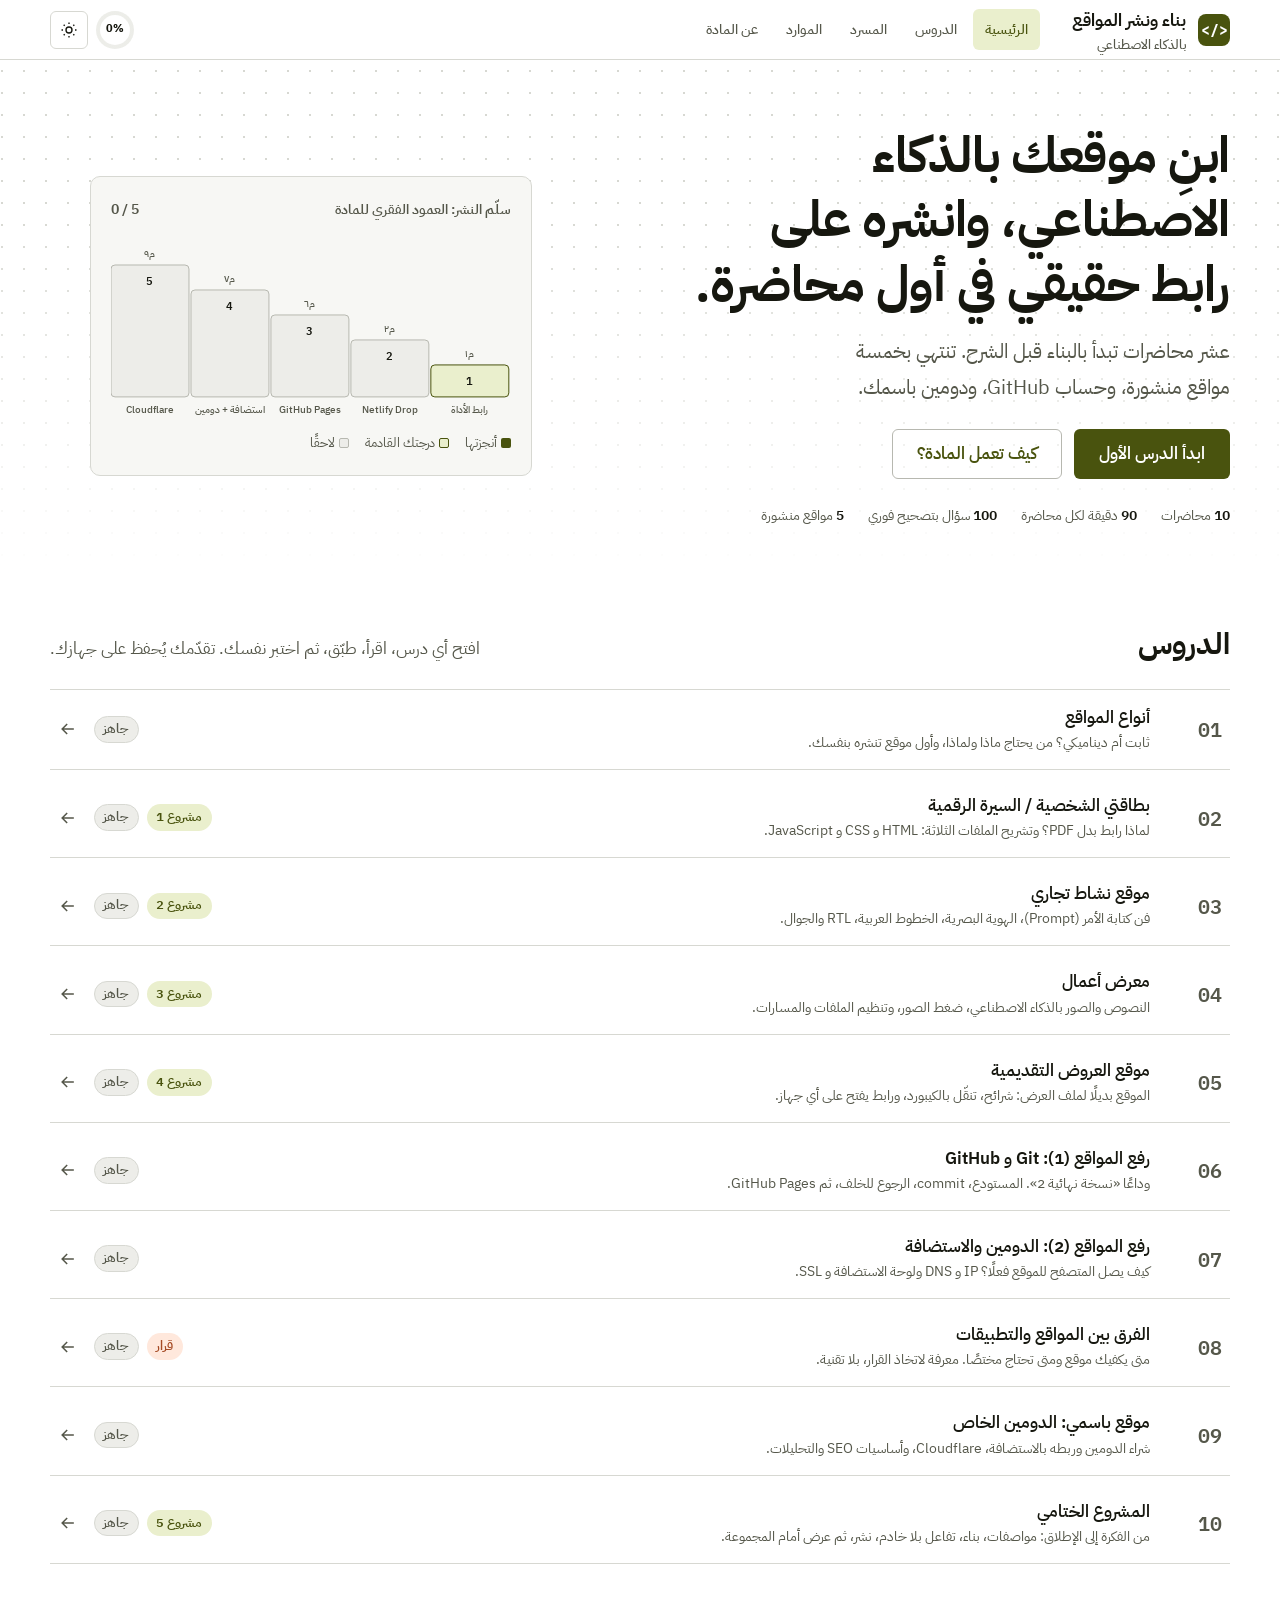
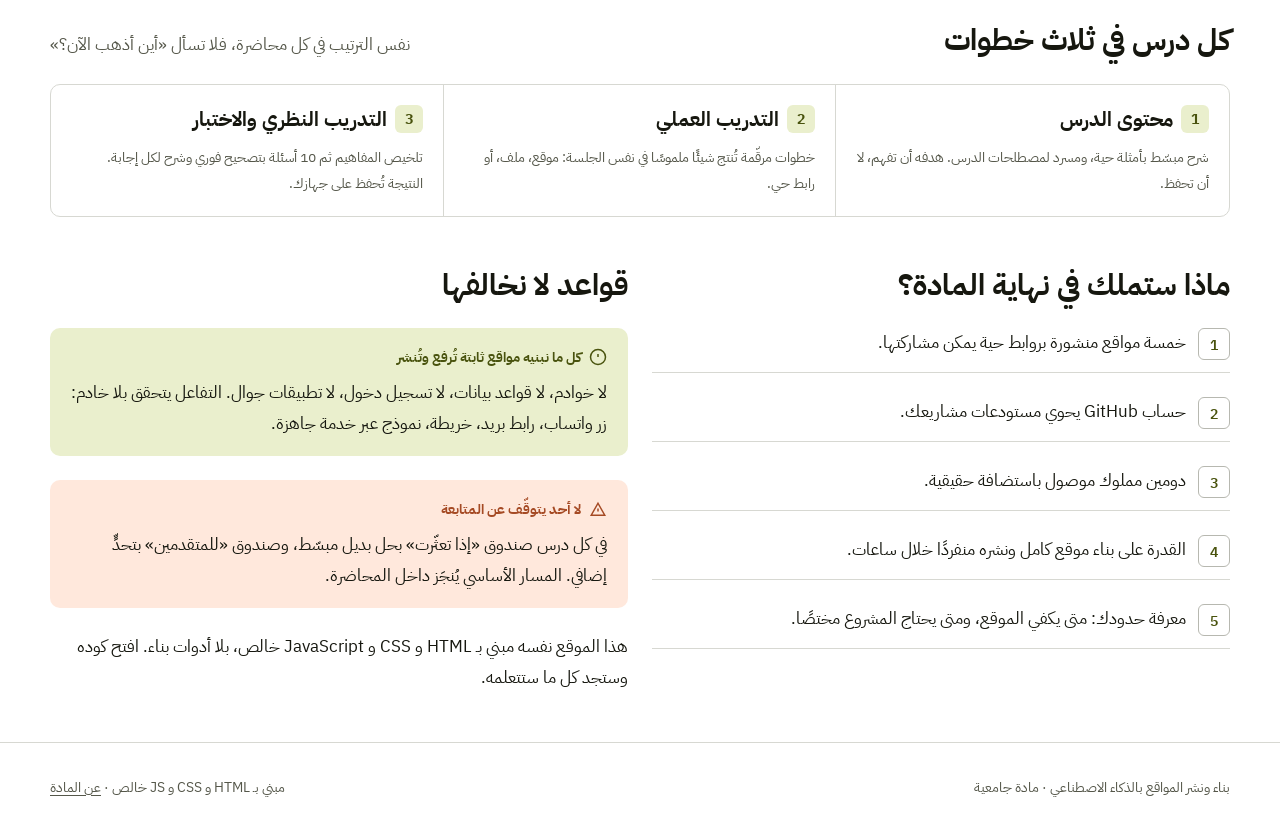
==== index.html @ 80406e8b "الموقع التفاعلي لمادة بناء ونشر المواقع بالذكاء الاصطناعي عشرة دروس كاملة بثلاثة تبويبات لكل درس، مح" ====
<!DOCTYPE html>
<html lang="ar" dir="rtl" data-root="./">
<head>
  <meta charset="UTF-8">
  <meta name="viewport" content="width=device-width, initial-scale=1">
  <title>بناء ونشر المواقع بالذكاء الاصطناعي</title>
  <meta name="description" content="مادة جامعية من 10 محاضرات: تبني موقعك بالذكاء الاصطناعي وتنشره على رابط حي، ثم على GitHub ودومين باسمك.">
  <script>(function(){try{var t=localStorage.getItem('bnm-theme');if(!t)t=matchMedia('(prefers-color-scheme: dark)').matches?'dark':'light';document.documentElement.setAttribute('data-theme',t)}catch(e){}})();</script>
  <link rel="preconnect" href="https://fonts.googleapis.com">
  <link rel="preconnect" href="https://fonts.gstatic.com" crossorigin>
  <link href="https://fonts.googleapis.com/css2?family=IBM+Plex+Sans+Arabic:wght@400;500;600;700&family=IBM+Plex+Mono:wght@400;600&display=swap" rel="stylesheet">
  <link rel="stylesheet" href="assets/css/style.css">
  <link rel="icon" href="data:image/svg+xml,%3Csvg xmlns='http://www.w3.org/2000/svg' viewBox='0 0 32 32'%3E%3Crect width='32' height='32' rx='7' fill='%234a5a1e'/%3E%3Ctext x='16' y='21' text-anchor='middle' font-family='monospace' font-size='14' font-weight='700' fill='white'%3E%3C/%3E%3C/text%3E%3C/svg%3E">
</head>
<body>
  <a class="skip-link" href="#main">تخطّ إلى المحتوى</a>

  <header class="topbar">
    <div class="container">
      <a class="brand" href="index.html">
        <span class="brand-mark" aria-hidden="true">&lt;/&gt;</span>
        <span>بناء ونشر المواقع<span class="brand-sub">بالذكاء الاصطناعي</span></span>
      </a>
      <nav class="nav" id="nav" aria-label="الأقسام">
        <a href="index.html" aria-current="page">الرئيسية</a>
        <a href="#lessons">الدروس</a>
        <a href="pages/glossary.html">المسرد</a>
        <a href="pages/resources.html">الموارد</a>
        <a href="pages/about.html">عن المادة</a>
      </nav>
      <div class="topbar-tools">
        <div class="ring" role="img" aria-label="نسبة الإنجاز"><span>0%</span></div>
        <button class="icon-btn" type="button" data-theme-toggle aria-label="التبديل إلى الوضع الليلي">
          <svg class="icon-moon" viewBox="0 0 24 24" fill="none" stroke="currentColor" stroke-width="1.8" aria-hidden="true"><path d="M21 12.8A9 9 0 1 1 11.2 3a7 7 0 0 0 9.8 9.8z"/></svg>
          <svg class="icon-sun" viewBox="0 0 24 24" fill="none" stroke="currentColor" stroke-width="1.8" aria-hidden="true"><circle cx="12" cy="12" r="4"/><path d="M12 2v2M12 20v2M4.9 4.9l1.4 1.4M17.7 17.7l1.4 1.4M2 12h2M20 12h2M4.9 19.1l1.4-1.4M17.7 6.3l1.4-1.4"/></svg>
        </button>
        <button class="icon-btn nav-toggle" type="button" aria-expanded="false" aria-controls="nav" aria-label="القائمة">
          <svg viewBox="0 0 24 24" fill="none" stroke="currentColor" stroke-width="1.8" aria-hidden="true"><path d="M4 7h16M4 12h16M4 17h16"/></svg>
        </button>
      </div>
    </div>
  </header>

  <main id="main">
    <section class="hero">
      <div class="container">
        <div>
          <h1>ابنِ موقعك بالذكاء الاصطناعي، وانشره على رابط حقيقي في أول محاضرة.</h1>
          <p class="lede">عشر محاضرات تبدأ بالبناء قبل الشرح. تنتهي بخمسة مواقع منشورة، وحساب GitHub، ودومين باسمك.</p>
          <div class="hero-actions">
            <a class="btn btn-lg" href="lessons/lesson-01.html">ابدأ الدرس الأول</a>
            <a class="btn btn-ghost btn-lg" href="pages/about.html">كيف تعمل المادة؟</a>
          </div>
          <div class="hero-meta">
            <span><strong>10</strong> محاضرات</span>
            <span><strong>90</strong> دقيقة لكل محاضرة</span>
            <span><strong>100</strong> سؤال بتصحيح فوري</span>
            <span><strong>5</strong> مواقع منشورة</span>
          </div>
        </div>

        <figure class="ladder" aria-labelledby="ladder-title">
          <figcaption class="ladder-title" id="ladder-title"><span>سلّم النشر: العمود الفقري للمادة</span><span data-ladder-count>0 / 5</span></figcaption>
          <svg viewBox="0 0 400 185" role="img" aria-label="خمس درجات للنشر تتصاعد من رابط الأداة إلى Cloudflare">
            <rect class="step" data-lesson="1" x="320" y="130" width="78" height="32" rx="4"/><text x="359" y="150" text-anchor="middle">1</text>
            <rect class="step" data-lesson="2" x="240" y="105" width="78" height="57" rx="4"/><text x="279" y="125" text-anchor="middle">2</text>
            <rect class="step" data-lesson="6" x="160" y="80"  width="78" height="82" rx="4"/><text x="199" y="100" text-anchor="middle">3</text>
            <rect class="step" data-lesson="7" x="80"  y="55"  width="78" height="107" rx="4"/><text x="119" y="75" text-anchor="middle">4</text>
            <rect class="step" data-lesson="9" x="0"   y="30"  width="78" height="132" rx="4"/><text x="39" y="50" text-anchor="middle">5</text>
            <text class="step-label" x="359" y="178" text-anchor="middle">رابط الأداة</text>
            <text class="step-label" x="279" y="178" text-anchor="middle">Netlify Drop</text>
            <text class="step-label" x="199" y="178" text-anchor="middle">GitHub Pages</text>
            <text class="step-label" x="119" y="178" text-anchor="middle">استضافة + دومين</text>
            <text class="step-label" x="39"  y="178" text-anchor="middle">Cloudflare</text>
            <text class="step-label" x="359" y="122" text-anchor="middle">م١</text>
            <text class="step-label" x="279" y="97"  text-anchor="middle">م٢</text>
            <text class="step-label" x="199" y="72"  text-anchor="middle">م٦</text>
            <text class="step-label" x="119" y="47"  text-anchor="middle">م٧</text>
            <text class="step-label" x="39"  y="22"  text-anchor="middle">م٩</text>
          </svg>
          <div class="ladder-legend" aria-hidden="true">
            <span><i style="background:var(--primary)"></i>أنجزتها</span>
            <span><i style="background:var(--primary-soft);border:1px solid var(--primary)"></i>درجتك القادمة</span>
            <span><i style="background:var(--surface-2);border:1px solid var(--border-strong)"></i>لاحقًا</span>
          </div>
        </figure>
      </div>
    </section>

    <section class="section" id="lessons">
      <div class="container">
        <div class="section-head">
          <h2>الدروس</h2>
          <p>افتح أي درس، اقرأ، طبّق، ثم اختبر نفسك. تقدّمك يُحفظ على جهازك.</p>
        </div>
        <ol class="lesson-list">
          <li><a class="lesson-row" href="lessons/lesson-01.html" data-lesson-row="1">
            <span class="num">01</span>
            <span><p class="title">أنواع المواقع</p><p class="desc">ثابت أم ديناميكي؟ من يحتاج ماذا ولماذا، وأول موقع تنشره بنفسك.</p></span>
            <span class="tags"><span class="badge" data-status>جاهز</span></span>
            <svg class="arrow" viewBox="0 0 24 24" fill="none" stroke="currentColor" stroke-width="1.8" aria-hidden="true"><path d="M19 12H5M11 6l-6 6 6 6"/></svg>
          </a></li>
          <li><a class="lesson-row" href="lessons/lesson-02.html" data-lesson-row="2">
            <span class="num">02</span>
            <span><p class="title">بطاقتي الشخصية / السيرة الرقمية</p><p class="desc">لماذا رابط بدل PDF؟ وتشريح الملفات الثلاثة: HTML و CSS و JavaScript.</p></span>
            <span class="tags"><span class="badge badge-project">مشروع 1</span><span class="badge" data-status>جاهز</span></span>
            <svg class="arrow" viewBox="0 0 24 24" fill="none" stroke="currentColor" stroke-width="1.8" aria-hidden="true"><path d="M19 12H5M11 6l-6 6 6 6"/></svg>
          </a></li>
          <li><a class="lesson-row" href="lessons/lesson-03.html" data-lesson-row="3">
            <span class="num">03</span>
            <span><p class="title">موقع نشاط تجاري</p><p class="desc">فن كتابة الأمر (Prompt)، الهوية البصرية، الخطوط العربية، RTL والجوال.</p></span>
            <span class="tags"><span class="badge badge-project">مشروع 2</span><span class="badge" data-status>جاهز</span></span>
            <svg class="arrow" viewBox="0 0 24 24" fill="none" stroke="currentColor" stroke-width="1.8" aria-hidden="true"><path d="M19 12H5M11 6l-6 6 6 6"/></svg>
          </a></li>
          <li><a class="lesson-row" href="lessons/lesson-04.html" data-lesson-row="4">
            <span class="num">04</span>
            <span><p class="title">معرض أعمال</p><p class="desc">النصوص والصور بالذكاء الاصطناعي، ضغط الصور، وتنظيم الملفات والمسارات.</p></span>
            <span class="tags"><span class="badge badge-project">مشروع 3</span><span class="badge" data-status>جاهز</span></span>
            <svg class="arrow" viewBox="0 0 24 24" fill="none" stroke="currentColor" stroke-width="1.8" aria-hidden="true"><path d="M19 12H5M11 6l-6 6 6 6"/></svg>
          </a></li>
          <li><a class="lesson-row" href="lessons/lesson-05.html" data-lesson-row="5">
            <span class="num">05</span>
            <span><p class="title">موقع العروض التقديمية</p><p class="desc">الموقع بديلًا لملف العرض: شرائح، تنقّل بالكيبورد، ورابط يفتح على أي جهاز.</p></span>
            <span class="tags"><span class="badge badge-project">مشروع 4</span><span class="badge" data-status>جاهز</span></span>
            <svg class="arrow" viewBox="0 0 24 24" fill="none" stroke="currentColor" stroke-width="1.8" aria-hidden="true"><path d="M19 12H5M11 6l-6 6 6 6"/></svg>
          </a></li>
          <li><a class="lesson-row" href="lessons/lesson-06.html" data-lesson-row="6">
            <span class="num">06</span>
            <span><p class="title">رفع المواقع (1): Git و GitHub</p><p class="desc">وداعًا «نسخة نهائية 2». المستودع، commit، الرجوع للخلف، ثم GitHub Pages.</p></span>
            <span class="tags"><span class="badge" data-status>جاهز</span></span>
            <svg class="arrow" viewBox="0 0 24 24" fill="none" stroke="currentColor" stroke-width="1.8" aria-hidden="true"><path d="M19 12H5M11 6l-6 6 6 6"/></svg>
          </a></li>
          <li><a class="lesson-row" href="lessons/lesson-07.html" data-lesson-row="7">
            <span class="num">07</span>
            <span><p class="title">رفع المواقع (2): الدومين والاستضافة</p><p class="desc">كيف يصل المتصفح للموقع فعلًا؟ IP و DNS ولوحة الاستضافة و SSL.</p></span>
            <span class="tags"><span class="badge" data-status>جاهز</span></span>
            <svg class="arrow" viewBox="0 0 24 24" fill="none" stroke="currentColor" stroke-width="1.8" aria-hidden="true"><path d="M19 12H5M11 6l-6 6 6 6"/></svg>
          </a></li>
          <li><a class="lesson-row" href="lessons/lesson-08.html" data-lesson-row="8">
            <span class="num">08</span>
            <span><p class="title">الفرق بين المواقع والتطبيقات</p><p class="desc">متى يكفيك موقع ومتى تحتاج مختصًا. معرفة لاتخاذ القرار، بلا تقنية.</p></span>
            <span class="tags"><span class="badge badge-accent">قرار</span><span class="badge" data-status>جاهز</span></span>
            <svg class="arrow" viewBox="0 0 24 24" fill="none" stroke="currentColor" stroke-width="1.8" aria-hidden="true"><path d="M19 12H5M11 6l-6 6 6 6"/></svg>
          </a></li>
          <li><a class="lesson-row" href="lessons/lesson-09.html" data-lesson-row="9">
            <span class="num">09</span>
            <span><p class="title">موقع باسمي: الدومين الخاص</p><p class="desc">شراء الدومين وربطه بالاستضافة، Cloudflare، وأساسيات SEO والتحليلات.</p></span>
            <span class="tags"><span class="badge" data-status>جاهز</span></span>
            <svg class="arrow" viewBox="0 0 24 24" fill="none" stroke="currentColor" stroke-width="1.8" aria-hidden="true"><path d="M19 12H5M11 6l-6 6 6 6"/></svg>
          </a></li>
          <li><a class="lesson-row" href="lessons/lesson-10.html" data-lesson-row="10">
            <span class="num">10</span>
            <span><p class="title">المشروع الختامي</p><p class="desc">من الفكرة إلى الإطلاق: مواصفات، بناء، تفاعل بلا خادم، نشر، ثم عرض أمام المجموعة.</p></span>
            <span class="tags"><span class="badge badge-project">مشروع 5</span><span class="badge" data-status>جاهز</span></span>
            <svg class="arrow" viewBox="0 0 24 24" fill="none" stroke="currentColor" stroke-width="1.8" aria-hidden="true"><path d="M19 12H5M11 6l-6 6 6 6"/></svg>
          </a></li>
        </ol>
      </div>
    </section>

    <section class="section" style="padding-top:0">
      <div class="container">
        <div class="section-head">
          <h2>كل درس في ثلاث خطوات</h2>
          <p>نفس الترتيب في كل محاضرة، فلا تسأل «أين أذهب الآن؟»</p>
        </div>
        <div class="three">
          <div>
            <h3><span class="glyph" aria-hidden="true">1</span>محتوى الدرس</h3>
            <p>شرح مبسّط بأمثلة حية، ومسرد لمصطلحات الدرس. هدفه أن تفهم، لا أن تحفظ.</p>
          </div>
          <div>
            <h3><span class="glyph" aria-hidden="true">2</span>التدريب العملي</h3>
            <p>خطوات مرقّمة تُنتج شيئًا ملموسًا في نفس الجلسة: موقع، ملف، أو رابط حي.</p>
          </div>
          <div>
            <h3><span class="glyph" aria-hidden="true">3</span>التدريب النظري والاختبار</h3>
            <p>تلخيص المفاهيم ثم 10 أسئلة بتصحيح فوري وشرح لكل إجابة. النتيجة تُحفظ على جهازك.</p>
          </div>
        </div>
      </div>
    </section>

    <section class="section" style="padding-top:0">
      <div class="container grid-2">
        <div>
          <h2>ماذا ستملك في نهاية المادة؟</h2>
          <ol class="outcomes">
            <li>خمسة مواقع منشورة بروابط حية يمكن مشاركتها.</li>
            <li>حساب GitHub يحوي مستودعات مشاريعك.</li>
            <li>دومين مملوك موصول باستضافة حقيقية.</li>
            <li>القدرة على بناء موقع كامل ونشره منفردًا خلال ساعات.</li>
            <li>معرفة حدودك: متى يكفي الموقع، ومتى يحتاج المشروع مختصًا.</li>
          </ol>
        </div>
        <div class="prose">
          <h2>قواعد لا نخالفها</h2>
          <div class="callout callout-note">
            <div class="callout-title">
              <svg viewBox="0 0 24 24" fill="none" stroke="currentColor" stroke-width="2" aria-hidden="true"><path d="M12 22a10 10 0 1 0 0-20 10 10 0 0 0 0 20zM12 8v4M12 16h.01"/></svg>
              كل ما نبنيه مواقع ثابتة تُرفع وتُنشر
            </div>
            <p>لا خوادم، لا قواعد بيانات، لا تسجيل دخول، لا تطبيقات جوال. التفاعل يتحقق بلا خادم: زر واتساب، رابط بريد، خريطة، نموذج عبر خدمة جاهزة.</p>
          </div>
          <div class="callout callout-stuck">
            <div class="callout-title">
              <svg viewBox="0 0 24 24" fill="none" stroke="currentColor" stroke-width="2" aria-hidden="true"><path d="M12 3l9 16H3l9-16zM12 10v4M12 17h.01"/></svg>
              لا أحد يتوقّف عن المتابعة
            </div>
            <p>في كل درس صندوق «إذا تعثّرت» بحل بديل مبسّط، وصندوق «للمتقدمين» بتحدٍّ إضافي. المسار الأساسي يُنجَز داخل المحاضرة.</p>
          </div>
          <p>هذا الموقع نفسه مبني بـ HTML و CSS و JavaScript خالص، بلا أدوات بناء. افتح كوده وستجد كل ما ستتعلمه.</p>
        </div>
      </div>
    </section>
  </main>

  <footer class="footer">
    <div class="container">
      <span>بناء ونشر المواقع بالذكاء الاصطناعي · مادة جامعية</span>
      <span>مبني بـ HTML و CSS و JS خالص · <a href="pages/about.html">عن المادة</a></span>
    </div>
  </footer>

  <script src="assets/js/app.js"></script>
</body>
</html>
---- assets/css/style.css ----
/* =====================================================================
   بناء ونشر المواقع بالذكاء الاصطناعي — نظام التصميم
   ملف واحد، متغيّرات CSS، بلا أدوات بناء. اقرأه كمثال حي.
   ===================================================================== */

/* ---------- 1. الرموز (Tokens) ---------- */
:root {
  color-scheme: light;

  --bg: oklch(1 0 0);
  --surface: oklch(0.975 0.004 113);
  --surface-2: oklch(0.945 0.006 113);
  --border: oklch(0.88 0.008 113);
  --border-strong: oklch(0.78 0.012 113);
  --ink: oklch(0.2 0.015 113);
  --muted: oklch(0.45 0.02 113);

  --primary: oklch(0.42 0.09 118);
  --primary-hover: oklch(0.36 0.09 118);
  --primary-soft: oklch(0.94 0.045 115);
  --on-primary: oklch(1 0 0);

  --accent: oklch(0.52 0.13 42);
  --accent-soft: oklch(0.95 0.035 45);

  --success: oklch(0.48 0.13 150);
  --success-soft: oklch(0.94 0.05 150);
  --error: oklch(0.5 0.17 25);
  --error-soft: oklch(0.95 0.04 25);
  --warning: oklch(0.55 0.13 80);
  --warning-soft: oklch(0.96 0.06 85);

  --font: "IBM Plex Sans Arabic", -apple-system, "SF Pro Arabic", "SF Pro Text", system-ui, "Segoe UI", sans-serif;
  --mono: "IBM Plex Mono", ui-monospace, "SF Mono", Menlo, Consolas, monospace;

  --t-xs: 0.8125rem;
  --t-sm: 0.875rem;
  --t-base: 1.0625rem;
  --t-md: 1.25rem;
  --t-lg: 1.5rem;
  --t-xl: 1.875rem;
  --t-2xl: 2.25rem;
  --t-3xl: 3rem;

  --s-1: 0.25rem;
  --s-2: 0.5rem;
  --s-3: 0.75rem;
  --s-4: 1rem;
  --s-5: 1.25rem;
  --s-6: 1.5rem;
  --s-8: 2rem;
  --s-10: 2.5rem;
  --s-12: 3rem;
  --s-16: 4rem;

  --r-sm: 6px;
  --r-md: 10px;
  --r-pill: 999px;

  --ease: cubic-bezier(0.22, 1, 0.36, 1);
  --dur: 200ms;

  --z-dropdown: 10;
  --z-sticky: 20;
  --z-backdrop: 30;
  --z-modal: 40;
  --z-toast: 50;
  --z-tooltip: 60;

  --topbar-h: 60px;
  --measure: 70ch;
  --shadow: 0 1px 2px oklch(0.2 0.015 113 / 0.06), 0 8px 24px -12px oklch(0.2 0.015 113 / 0.18);
}

:root[data-theme="dark"] {
  color-scheme: dark;
  --bg: oklch(0.15 0.008 113);
  --surface: oklch(0.19 0.01 113);
  --surface-2: oklch(0.235 0.012 113);
  --border: oklch(0.3 0.012 113);
  --border-strong: oklch(0.4 0.014 113);
  --ink: oklch(0.94 0.005 113);
  --muted: oklch(0.74 0.015 113);

  --primary: oklch(0.82 0.16 113);
  --primary-hover: oklch(0.88 0.16 113);
  --primary-soft: oklch(0.26 0.05 115);
  --on-primary: oklch(0.18 0.03 113);

  --accent: oklch(0.78 0.12 50);
  --accent-soft: oklch(0.27 0.04 45);

  --success: oklch(0.78 0.14 150);
  --success-soft: oklch(0.25 0.05 150);
  --error: oklch(0.76 0.15 25);
  --error-soft: oklch(0.27 0.05 25);
  --warning: oklch(0.82 0.13 85);
  --warning-soft: oklch(0.27 0.05 85);
  --shadow: 0 1px 2px oklch(0 0 0 / 0.4), 0 8px 24px -12px oklch(0 0 0 / 0.6);
}

/* ---------- 2. الأساس ---------- */
*, *::before, *::after { box-sizing: border-box; }

html {
  font-family: var(--font);
  font-size: 100%;
  -webkit-text-size-adjust: 100%;
  scroll-behavior: smooth;
  scroll-padding-top: calc(var(--topbar-h) + 1rem);
}

body {
  margin: 0;
  background: var(--bg);
  color: var(--ink);
  font-size: var(--t-base);
  line-height: 1.8;
  font-feature-settings: "kern", "liga";
  -webkit-font-smoothing: antialiased;
}

h1, h2, h3, h4 {
  line-height: 1.3;
  margin: 0 0 var(--s-3);
  font-weight: 700;
  text-wrap: balance;
}
h1 { font-size: var(--t-2xl); }
h2 { font-size: var(--t-xl); }
h3 { font-size: var(--t-lg); }
h4 { font-size: var(--t-md); }

p { margin: 0 0 var(--s-4); text-wrap: pretty; }
ul, ol { margin: 0 0 var(--s-4); padding-inline-start: 1.5em; }
li { margin-bottom: var(--s-2); }
li::marker { color: var(--muted); }

a { color: var(--primary); text-decoration: underline; text-underline-offset: 0.2em; text-decoration-thickness: 1px; }
a:hover { color: var(--primary-hover); }

strong { font-weight: 600; }
small { font-size: var(--t-sm); }
hr { border: 0; border-top: 1px solid var(--border); margin: var(--s-8) 0; }

img, svg { max-width: 100%; height: auto; display: block; }

:focus-visible { outline: 2px solid var(--primary); outline-offset: 2px; border-radius: var(--r-sm); }
:focus:not(:focus-visible) { outline: none; }

::selection { background: var(--primary-soft); color: var(--ink); }

/* الأعداد بصيغة «1 / 10» تُعزل باتجاه LTR حتى لا يقلبها المتصفح في السياق العربي */
.num-ltr, [data-progress-text], [data-ladder-count], .quiz-head .count, .q-result .score, .hero-meta strong { direction: ltr; unicode-bidi: isolate; }

.visually-hidden {
  position: absolute; width: 1px; height: 1px; margin: -1px; padding: 0;
  overflow: hidden; clip: rect(0 0 0 0); white-space: nowrap; border: 0;
}

.skip-link {
  position: fixed; inset-inline-start: var(--s-4); top: -100px;
  background: var(--primary); color: var(--on-primary);
  padding: var(--s-2) var(--s-4); border-radius: var(--r-sm); z-index: var(--z-tooltip);
  text-decoration: none; font-weight: 600;
}
.skip-link:focus { top: var(--s-4); }

/* ---------- 3. الكود ---------- */
code, kbd, pre { font-family: var(--mono); font-size: 0.9em; direction: ltr; unicode-bidi: isolate; }
code {
  background: var(--surface-2); padding: 0.1em 0.4em; border-radius: 4px;
  color: var(--ink);
}
pre {
  max-width: 100%;
  background: var(--surface-2); border: 1px solid var(--border); border-radius: var(--r-md);
  padding: var(--s-4) var(--s-5); overflow-x: auto; line-height: 1.6;
  margin: 0 0 var(--s-5); text-align: left;
}
pre code { background: none; padding: 0; font-size: 0.875rem; }
pre.rtl, pre.rtl code { direction: rtl; unicode-bidi: isolate; text-align: right; font-family: var(--font); font-size: var(--t-sm); line-height: 1.9; }
pre.rtl code { font-family: var(--font); }
kbd {
  background: var(--bg); border: 1px solid var(--border-strong); border-bottom-width: 2px;
  padding: 0.05em 0.45em; border-radius: 4px; font-size: 0.8em;
}

/* ---------- 4. التخطيط ---------- */
.container { width: min(100% - 2 * var(--s-5), 1180px); margin-inline: auto; }
.prose { max-width: var(--measure); min-width: 0; }
.prose > :last-child { margin-bottom: 0; }

.topbar {
  position: sticky; top: 0; z-index: var(--z-sticky);
  height: var(--topbar-h);
  background: color-mix(in oklch, var(--bg) 88%, transparent);
  backdrop-filter: blur(12px);
  -webkit-backdrop-filter: blur(12px);
  border-bottom: 1px solid var(--border);
}
.topbar .container { display: flex; align-items: center; gap: var(--s-4); height: 100%; }

.brand {
  display: flex; align-items: center; gap: var(--s-3);
  text-decoration: none; color: var(--ink); font-weight: 700; font-size: var(--t-base);
  white-space: nowrap;
}
.brand-mark {
  width: 32px; height: 32px; border-radius: 8px; background: var(--primary);
  color: var(--on-primary); display: grid; place-items: center;
  font-family: var(--mono); font-weight: 700; font-size: 0.95rem; flex: none;
}
.brand-sub { display: block; font-size: var(--t-xs); color: var(--muted); font-weight: 500; line-height: 1.2; }

.nav { display: flex; align-items: center; gap: var(--s-1); margin-inline-start: var(--s-4); }
.nav a {
  color: var(--muted); text-decoration: none; padding: var(--s-2) var(--s-3);
  border-radius: var(--r-sm); font-size: var(--t-sm); font-weight: 500;
  transition: color var(--dur) var(--ease), background var(--dur) var(--ease);
}
.nav a:hover { color: var(--ink); background: var(--surface); }
.nav a[aria-current="page"] { color: var(--primary); background: var(--primary-soft); }

.topbar-tools { margin-inline-start: auto; display: flex; align-items: center; gap: var(--s-2); }

.icon-btn {
  appearance: none; border: 1px solid var(--border); background: var(--bg); color: var(--ink);
  width: 38px; height: 38px; border-radius: var(--r-sm); display: grid; place-items: center;
  cursor: pointer; transition: background var(--dur) var(--ease), border-color var(--dur) var(--ease);
}
.icon-btn:hover { background: var(--surface); border-color: var(--border-strong); }
.icon-btn svg { width: 18px; height: 18px; }
[data-theme="dark"] .icon-sun { display: none; }
:root:not([data-theme="dark"]) .icon-moon { display: none; }

.nav-toggle { display: none; }

/* حلقة التقدّم في الشريط العلوي */
.ring {
  --p: 0;
  width: 38px; height: 38px; border-radius: 50%;
  display: grid; place-items: center; position: relative; flex: none;
  background: conic-gradient(var(--primary) calc(var(--p) * 1%), var(--surface-2) 0);
  transition: --p 600ms var(--ease);
}
.ring::before { content: ""; position: absolute; inset: 4px; border-radius: 50%; background: var(--bg); }
.ring span { position: relative; font-size: 0.7rem; font-weight: 700; font-variant-numeric: tabular-nums; color: var(--ink); }

/* ---------- 5. الأزرار ---------- */
.btn {
  appearance: none; display: inline-flex; align-items: center; justify-content: center; gap: var(--s-2);
  background: var(--primary); color: var(--on-primary); border: 1px solid transparent;
  padding: 0.6rem 1.15rem; border-radius: var(--r-sm); font: inherit; font-size: var(--t-sm); font-weight: 600;
  text-decoration: none; cursor: pointer; line-height: 1.3;
  transition: background var(--dur) var(--ease), transform var(--dur) var(--ease), border-color var(--dur) var(--ease), color var(--dur) var(--ease);
}
.btn:hover { background: var(--primary-hover); color: var(--on-primary); }
.btn:active { transform: translateY(1px); }
.btn:disabled, .btn[aria-disabled="true"] { opacity: 0.5; cursor: not-allowed; transform: none; }
.btn svg { width: 16px; height: 16px; }

.btn-ghost { background: transparent; color: var(--primary); border-color: var(--border-strong); }
.btn-ghost:hover { background: var(--primary-soft); color: var(--primary); }

.btn-subtle { background: var(--surface); color: var(--ink); border-color: var(--border); }
.btn-subtle:hover { background: var(--surface-2); color: var(--ink); }

.btn-lg { padding: 0.8rem 1.5rem; font-size: var(--t-base); }

/* ---------- 6. الشارات ---------- */
.badge {
  display: inline-flex; align-items: center; gap: 0.3em;
  padding: 0.15em 0.65em; border-radius: var(--r-pill);
  font-size: var(--t-xs); font-weight: 600; line-height: 1.6;
  background: var(--surface-2); color: var(--muted); border: 1px solid var(--border);
  white-space: nowrap;
}
.badge-project { background: var(--primary-soft); color: var(--primary); border-color: transparent; }
.badge-accent { background: var(--accent-soft); color: var(--accent); border-color: transparent; }
.badge-done { background: var(--success-soft); color: var(--success); border-color: transparent; }
.badge-soon { background: var(--surface); color: var(--muted); }

/* ---------- 7. الرئيسية ---------- */
.hero {
  padding: var(--s-16) 0 var(--s-12);
  background-image: radial-gradient(var(--border) 1px, transparent 1px);
  background-size: 22px 22px;
  background-position: center top;
  position: relative;
}
.hero::after {
  content: ""; position: absolute; inset: 0;
  background: linear-gradient(to bottom, transparent 30%, var(--bg));
  pointer-events: none;
}
.hero .container { position: relative; z-index: 1; display: grid; gap: var(--s-8); grid-template-columns: minmax(0, 1.2fr) minmax(0, 1fr); align-items: center; }
.hero h1 { font-size: clamp(2rem, 1.4rem + 2.2vw, 3.1rem); letter-spacing: -0.01em; margin-bottom: var(--s-4); }
.hero .lede { font-size: var(--t-md); color: var(--muted); max-width: 32ch; margin-bottom: var(--s-6); }
.hero-actions { display: flex; flex-wrap: wrap; gap: var(--s-3); align-items: center; }
.hero-meta { display: flex; flex-wrap: wrap; gap: var(--s-2) var(--s-6); margin-top: var(--s-6); color: var(--muted); font-size: var(--t-sm); }
.hero-meta strong { color: var(--ink); font-variant-numeric: tabular-nums; }

/* سلّم النشر */
.ladder { background: var(--surface); border: 1px solid var(--border); border-radius: var(--r-md); padding: var(--s-5); }
.ladder-title { font-size: var(--t-sm); font-weight: 600; color: var(--muted); margin: 0 0 var(--s-3); display: flex; justify-content: space-between; }
.ladder svg { width: 100%; height: auto; }
.ladder .step { fill: var(--surface-2); stroke: var(--border-strong); stroke-width: 1; transition: fill 500ms var(--ease); }
.ladder .step.is-done { fill: var(--primary); stroke: var(--primary); }
.ladder .step.is-current { fill: var(--primary-soft); stroke: var(--primary); }
.ladder text { fill: var(--ink); font-family: var(--font); font-size: 11px; font-weight: 600; }
.ladder .step-label { fill: var(--muted); font-weight: 500; font-size: 10px; }
.ladder .is-done + text { fill: var(--on-primary); }
.ladder-legend { display: flex; gap: var(--s-4); margin-top: var(--s-3); font-size: var(--t-xs); color: var(--muted); }
.ladder-legend i { display: inline-block; width: 10px; height: 10px; border-radius: 2px; vertical-align: -1px; margin-inline-end: 4px; }

.section { padding: var(--s-12) 0; }
.section-head { display: flex; align-items: baseline; justify-content: space-between; gap: var(--s-4); margin-bottom: var(--s-6); flex-wrap: wrap; }
.section-head h2 { margin: 0; }
.section-head p { margin: 0; color: var(--muted); }

/* قائمة الدروس (صفوف لا كروت) */
.lesson-list { list-style: none; margin: 0; padding: 0; border-top: 1px solid var(--border); }
.lesson-row {
  display: grid; grid-template-columns: 3.5rem minmax(0, 1fr) auto auto;
  align-items: center; gap: var(--s-4);
  padding: var(--s-4) var(--s-2); border-bottom: 1px solid var(--border);
  color: inherit; text-decoration: none;
  transition: background var(--dur) var(--ease);
}
.lesson-row:hover { background: var(--surface); color: inherit; }
.lesson-row .num {
  font-family: var(--mono); font-weight: 600; font-size: var(--t-md); color: var(--muted);
  font-variant-numeric: tabular-nums;
}
.lesson-row .title { font-weight: 600; margin: 0; font-size: var(--t-base); line-height: 1.4; }
.lesson-row .desc { margin: 0.15rem 0 0; color: var(--muted); font-size: var(--t-sm); line-height: 1.5; }
.lesson-row .tags { display: flex; gap: var(--s-2); }
.lesson-row .arrow { color: var(--muted); transition: transform var(--dur) var(--ease); width: 20px; height: 20px; }
.lesson-row:hover .arrow { transform: translateX(-4px); }
.lesson-row.is-done .num { color: var(--success); }

/* مجموعات أعمدة */
.grid-2 { display: grid; grid-template-columns: repeat(auto-fit, minmax(280px, 1fr)); gap: var(--s-6); }
.grid-3 { display: grid; grid-template-columns: repeat(auto-fit, minmax(240px, 1fr)); gap: var(--s-6); }

/* قائمة المخرجات */
.outcomes { list-style: none; padding: 0; margin: 0; counter-reset: out; display: grid; gap: var(--s-3); }
.outcomes li {
  counter-increment: out; display: grid; grid-template-columns: 2rem 1fr; gap: var(--s-3); align-items: start;
  padding: var(--s-3) 0; border-bottom: 1px solid var(--border); margin: 0;
}
.outcomes li::before {
  content: counter(out); font-family: var(--mono); font-weight: 600; color: var(--primary);
  border: 1px solid var(--border-strong); border-radius: var(--r-sm); width: 2rem; height: 2rem;
  display: grid; place-items: center; font-size: var(--t-sm);
}

/* التبويبات الثلاثة (شرح على الرئيسية) */
.three { display: grid; grid-template-columns: repeat(3, minmax(0, 1fr)); gap: 0; border: 1px solid var(--border); border-radius: var(--r-md); overflow: hidden; }
.three > div { padding: var(--s-5); }
.three > div + div { border-inline-start: 1px solid var(--border); }
.three h3 { font-size: var(--t-md); display: flex; align-items: center; gap: var(--s-2); }
.three p { margin: 0; color: var(--muted); font-size: var(--t-sm); }
.three .glyph { width: 28px; height: 28px; border-radius: 6px; background: var(--primary-soft); color: var(--primary); display: grid; place-items: center; font-family: var(--mono); font-size: 0.85rem; }

/* ---------- 8. صفحة الدرس ---------- */
.lesson-layout {
  display: grid; grid-template-columns: 260px minmax(0, 1fr); gap: var(--s-10);
  padding: var(--s-8) 0 var(--s-16);
}
.sidebar { position: sticky; top: calc(var(--topbar-h) + var(--s-6)); align-self: start; max-height: calc(100vh - var(--topbar-h) - 3rem); overflow: auto; }
.sidebar h2 { font-size: var(--t-xs); text-transform: none; color: var(--muted); font-weight: 600; margin-bottom: var(--s-3); }
.side-list { list-style: none; margin: 0 0 var(--s-6); padding: 0; }
.side-list a {
  display: grid; grid-template-columns: 1.6rem 1fr auto; align-items: center; gap: var(--s-2);
  padding: 0.45rem var(--s-2); border-radius: var(--r-sm); text-decoration: none; color: var(--muted);
  font-size: var(--t-sm); line-height: 1.4;
  transition: background var(--dur) var(--ease), color var(--dur) var(--ease);
}
.side-list a:hover { background: var(--surface); color: var(--ink); }
.side-list a[aria-current="page"] { background: var(--primary-soft); color: var(--primary); font-weight: 600; }
.side-list .n { font-family: var(--mono); font-size: var(--t-xs); }
.side-list .check { width: 14px; height: 14px; color: var(--success); }
.side-list .check[hidden] { display: none; }

.side-progress { background: var(--surface); border: 1px solid var(--border); border-radius: var(--r-md); padding: var(--s-4); font-size: var(--t-sm); }
.side-progress .bar { height: 6px; background: var(--surface-2); border-radius: 3px; overflow: hidden; margin: var(--s-2) 0; }
.side-progress .bar i { display: block; height: 100%; background: var(--primary); width: 0; transition: width 600ms var(--ease); }
.side-progress .row { display: flex; justify-content: space-between; color: var(--muted); }

.lesson-head { margin-bottom: var(--s-6); }
.lesson-head .kicker { display: flex; align-items: center; gap: var(--s-3); margin-bottom: var(--s-3); flex-wrap: wrap; }
.lesson-head .num-big { font-family: var(--mono); font-weight: 600; color: var(--primary); font-size: var(--t-sm); border: 1px solid var(--primary); border-radius: var(--r-sm); padding: 0.05em 0.5em; }
.lesson-head h1 { font-size: clamp(1.75rem, 1.4rem + 1.2vw, 2.4rem); margin-bottom: var(--s-2); }
.lesson-head .meta { color: var(--muted); font-size: var(--t-sm); display: flex; gap: var(--s-4); flex-wrap: wrap; margin: 0; }

/* التبويبات */
.tabs { position: relative; display: flex; gap: var(--s-1); border-bottom: 1px solid var(--border); margin-bottom: var(--s-8); overflow-x: auto; scrollbar-width: none; }
.tabs::-webkit-scrollbar { display: none; }
.tab {
  appearance: none; background: none; border: 0; font: inherit; font-size: var(--t-sm); font-weight: 600;
  color: var(--muted); padding: var(--s-3) var(--s-4); cursor: pointer; white-space: nowrap;
  display: inline-flex; align-items: center; gap: var(--s-2);
  transition: color var(--dur) var(--ease);
  border-radius: var(--r-sm) var(--r-sm) 0 0;
}
.tab:hover { color: var(--ink); background: var(--surface); }
.tab[aria-selected="true"] { color: var(--primary); }
.tab .n { font-family: var(--mono); font-size: var(--t-xs); opacity: 0.7; }
.tab .short { display: none; }
.tab-indicator {
  position: absolute; left: 0; bottom: -1px; height: 2px; background: var(--primary);
  transition: transform 250ms var(--ease), width 250ms var(--ease);
}
[role="tabpanel"] { animation: panel-in 250ms var(--ease); }
[role="tabpanel"][hidden] { display: none; }
@keyframes panel-in { from { opacity: 0; transform: translateY(4px); } to { opacity: 1; transform: none; } }

.lesson-body h2 { font-size: var(--t-lg); margin-top: var(--s-10); padding-top: var(--s-2); }
.lesson-body h2:first-child { margin-top: 0; }
.lesson-body h3 { font-size: var(--t-md); margin-top: var(--s-8); }
.lesson-body table { border-collapse: collapse; width: 100%; max-width: 100%; font-size: var(--t-sm); margin: 0 0 var(--s-5); }
.lesson-body th, .lesson-body td { border: 1px solid var(--border); padding: var(--s-2) var(--s-3); text-align: start; vertical-align: top; }
.lesson-body th { background: var(--surface-2); font-weight: 600; }
.table-wrap { overflow-x: auto; margin-bottom: var(--s-5); }
.table-wrap table { margin: 0; min-width: 480px; }

/* الصناديق */
.callout { border: 1px solid var(--border); border-radius: var(--r-md); padding: var(--s-4) var(--s-5); margin: var(--s-6) 0; background: var(--surface); }
.callout-title { display: flex; align-items: center; gap: var(--s-2); font-weight: 700; margin-bottom: var(--s-2); font-size: var(--t-sm); }
.callout-title svg { width: 18px; height: 18px; flex: none; }
.callout > :last-child { margin-bottom: 0; }
.callout-note { background: var(--primary-soft); border-color: transparent; }
.callout-note .callout-title { color: var(--primary); }
.callout-stuck { background: var(--accent-soft); border-color: transparent; }
.callout-stuck .callout-title { color: var(--accent); }
.callout-advanced { background: var(--bg); border-color: var(--border-strong); border-style: dashed; }
.callout-advanced .callout-title { color: var(--ink); }
.callout-warn { background: var(--warning-soft); border-color: transparent; }
.callout-warn .callout-title { color: var(--warning); }

/* خطوات عملية */
.steps { list-style: none; padding: 0; margin: 0 0 var(--s-6); counter-reset: step; }
.steps > li {
  counter-increment: step; position: relative;
  padding: 0 0 var(--s-6) 0; margin: 0;
  padding-inline-start: 3.25rem;
}
.steps > li::before {
  content: counter(step); position: absolute; inset-inline-start: 0; top: 0.05rem;
  width: 2.25rem; height: 2.25rem; border-radius: 50%;
  background: var(--primary); color: var(--on-primary); font-family: var(--mono); font-weight: 700;
  display: grid; place-items: center; font-size: var(--t-sm);
}
.steps > li::after {
  content: ""; position: absolute; inset-inline-start: calc(1.125rem - 0.5px); top: 2.5rem; bottom: 0;
  width: 1px; background: var(--border);
}
.steps > li:last-child::after { display: none; }
.steps > li > strong:first-child { display: block; font-size: var(--t-base); margin-bottom: var(--s-1); }
.steps > li > :last-child { margin-bottom: 0; }

/* مسرد الدرس */
.terms { display: grid; gap: 0; border: 1px solid var(--border); border-radius: var(--r-md); overflow: hidden; margin: var(--s-6) 0; }
.terms > div { display: grid; grid-template-columns: minmax(140px, 0.7fr) 2fr; gap: var(--s-4); padding: var(--s-3) var(--s-4); font-size: var(--t-sm); }
.terms > div:nth-child(even) { background: var(--surface); }
.terms > div + div { border-top: 1px solid var(--border); }
.terms dt { font-weight: 700; margin: 0; }
.terms dt span { display: block; font-family: var(--mono); font-weight: 400; font-size: var(--t-xs); color: var(--muted); direction: ltr; text-align: end; }
.terms dd { margin: 0; color: var(--ink); }

/* التصفح بين الدروس */
.lesson-nav { display: grid; grid-template-columns: minmax(0, 1fr) minmax(0, 1fr); gap: var(--s-4); margin-top: var(--s-12); padding-top: var(--s-6); border-top: 1px solid var(--border); }
.lesson-nav a {
  display: block; text-decoration: none; color: inherit; padding: var(--s-4);
  border: 1px solid var(--border); border-radius: var(--r-md);
  transition: border-color var(--dur) var(--ease), background var(--dur) var(--ease);
}
.lesson-nav a:hover { border-color: var(--border-strong); background: var(--surface); color: inherit; }
.lesson-nav a.next { text-align: end; }
.lesson-nav small { display: block; color: var(--muted); }
.lesson-nav strong { display: block; }
.lesson-nav a[aria-disabled="true"] { opacity: 0.45; pointer-events: none; }

.complete-bar {
  display: flex; align-items: center; justify-content: space-between; gap: var(--s-4); flex-wrap: wrap;
  background: var(--surface); border: 1px solid var(--border); border-radius: var(--r-md);
  padding: var(--s-4) var(--s-5); margin-top: var(--s-10);
}
.complete-bar p { margin: 0; }
.complete-bar.is-done { background: var(--success-soft); border-color: transparent; }
.complete-bar.is-done p { color: var(--success); font-weight: 600; }

/* ---------- 9. الاختبار ---------- */
.quiz { max-width: var(--measure); }
.quiz-head { display: flex; align-items: center; justify-content: space-between; gap: var(--s-4); margin-bottom: var(--s-4); }
.quiz-head .count { font-family: var(--mono); font-size: var(--t-sm); color: var(--muted); font-variant-numeric: tabular-nums; }
.quiz-track { display: flex; gap: 4px; margin-bottom: var(--s-6); }
.quiz-track i { flex: 1; height: 4px; border-radius: 2px; background: var(--surface-2); transition: background var(--dur) var(--ease); }
.quiz-track i.ok { background: var(--success); }
.quiz-track i.bad { background: var(--error); }
.quiz-track i.now { background: var(--primary); }

.q-scenario { font-size: var(--t-xs); font-weight: 600; color: var(--accent); margin-bottom: var(--s-1); }
.q-text { font-size: var(--t-md); font-weight: 600; line-height: 1.5; margin-bottom: var(--s-5); }
.q-options { display: grid; gap: var(--s-2); margin-bottom: var(--s-5); }
.q-opt {
  min-width: 0; appearance: none; text-align: start; font: inherit; font-size: var(--t-base); line-height: 1.5;
  background: var(--bg); color: var(--ink); border: 1px solid var(--border-strong); border-radius: var(--r-md);
  padding: var(--s-3) var(--s-4); cursor: pointer;
  display: grid; grid-template-columns: 1.6rem 1fr; gap: var(--s-3); align-items: start;
  transition: border-color var(--dur) var(--ease), background var(--dur) var(--ease), transform var(--dur) var(--ease);
}
.q-opt .key { font-family: var(--mono); font-size: var(--t-xs); color: var(--muted); border: 1px solid var(--border); border-radius: 4px; width: 1.5rem; height: 1.5rem; display: grid; place-items: center; margin-top: 0.15rem; }
.q-opt:hover:not(:disabled) { border-color: var(--primary); background: var(--surface); }
.q-opt:disabled { cursor: default; }
.q-opt.is-correct { border-color: var(--success); background: var(--success-soft); }
.q-opt.is-correct .key { background: var(--success); color: var(--bg); border-color: var(--success); }
.q-opt.is-wrong { border-color: var(--error); background: var(--error-soft); }
.q-opt.is-wrong .key { background: var(--error); color: var(--bg); border-color: var(--error); }
.q-opt.is-dim { opacity: 0.55; }

.q-feedback { border-radius: var(--r-md); padding: var(--s-4) var(--s-5); margin-bottom: var(--s-5); animation: panel-in 250ms var(--ease); }
.q-feedback.ok { background: var(--success-soft); }
.q-feedback.bad { background: var(--error-soft); }
.q-feedback strong { display: block; margin-bottom: var(--s-1); }
.q-feedback.ok strong { color: var(--success); }
.q-feedback.bad strong { color: var(--error); }
.q-feedback p { margin: 0; font-size: var(--t-sm); }
.q-actions { display: flex; gap: var(--s-3); justify-content: flex-end; }

.q-result { text-align: center; padding: var(--s-8) var(--s-4); border: 1px solid var(--border); border-radius: var(--r-md); background: var(--surface); animation: panel-in 300ms var(--ease); }
.q-result .score { font-family: var(--mono); font-size: var(--t-3xl); font-weight: 700; color: var(--primary); line-height: 1; margin-bottom: var(--s-2); font-variant-numeric: tabular-nums; }
.q-result .score small { font-size: var(--t-md); color: var(--muted); font-weight: 500; }
.q-result p { color: var(--muted); max-width: 40ch; margin-inline: auto; }
.q-result .q-actions { justify-content: center; margin-top: var(--s-5); }
.q-review { text-align: start; margin-top: var(--s-6); border-top: 1px solid var(--border); padding-top: var(--s-4); }
.q-review ol { padding-inline-start: 1.2em; font-size: var(--t-sm); }
.q-review li.ok::marker { color: var(--success); }
.q-review li.bad::marker { color: var(--error); }

.quiz-empty { border: 1px dashed var(--border-strong); border-radius: var(--r-md); padding: var(--s-8); text-align: center; color: var(--muted); }

/* ---------- 10. الصفحات ---------- */
.page { padding: var(--s-10) 0 var(--s-16); }
.page-head { margin-bottom: var(--s-8); max-width: var(--measure); }
.page-head p { color: var(--muted); font-size: var(--t-md); margin: 0; }

.search { position: relative; max-width: 420px; margin-bottom: var(--s-6); }
.search input {
  width: 100%; font: inherit; font-size: var(--t-base); padding: 0.65rem var(--s-4) 0.65rem 2.75rem;
  border: 1px solid var(--border-strong); border-radius: var(--r-sm); background: var(--bg); color: var(--ink);
  transition: border-color var(--dur) var(--ease), box-shadow var(--dur) var(--ease);
}
.search input::placeholder { color: var(--muted); }
.search input:focus { outline: none; border-color: var(--primary); box-shadow: 0 0 0 3px var(--primary-soft); }
.search svg { position: absolute; inset-inline-end: var(--s-3); top: 50%; translate: 0 -50%; width: 18px; height: 18px; color: var(--muted); pointer-events: none; }
.search input { padding-inline-end: 2.75rem; padding-inline-start: var(--s-4); }

.glossary { list-style: none; padding: 0; margin: 0; border-top: 1px solid var(--border); }
.glossary > div { display: grid; grid-template-columns: minmax(160px, 0.8fr) 2fr; gap: var(--s-4); padding: var(--s-4) 0; border-bottom: 1px solid var(--border); margin: 0; }
.glossary dt { font-weight: 700; margin: 0; }
.glossary dt span { display: block; font-family: var(--mono); font-weight: 400; font-size: var(--t-xs); color: var(--muted); direction: ltr; text-align: end; }
.glossary dd { margin: 0; font-size: var(--t-sm); }
.glossary dd .lesson-ref { display: inline-block; margin-top: var(--s-1); font-size: var(--t-xs); color: var(--muted); }
.glossary > div[hidden] { display: none; }
.empty-hint { color: var(--muted); padding: var(--s-8) 0; text-align: center; }

.res-group { margin-bottom: var(--s-10); }
.res-group h2 { font-size: var(--t-lg); margin-bottom: var(--s-4); }
.res-list { list-style: none; padding: 0; margin: 0; border-top: 1px solid var(--border); }
.res-list li { margin: 0; border-bottom: 1px solid var(--border); padding: var(--s-3) 0; display: grid; grid-template-columns: minmax(0,1fr) auto; gap: var(--s-4); align-items: center; }
.res-list a { font-weight: 600; text-decoration: none; }
.res-list p { margin: 0; color: var(--muted); font-size: var(--t-sm); }

.footer { border-top: 1px solid var(--border); padding: var(--s-8) 0; color: var(--muted); font-size: var(--t-sm); }
.footer .container { display: flex; flex-wrap: wrap; justify-content: space-between; gap: var(--s-4); }
.footer a { color: var(--muted); }

/* رسالة عابرة */
.toast {
  position: fixed; inset-inline-start: 50%; bottom: var(--s-6); translate: -50% 0;
  background: var(--ink); color: var(--bg); padding: var(--s-3) var(--s-5); border-radius: var(--r-sm);
  font-size: var(--t-sm); font-weight: 500; z-index: var(--z-toast); box-shadow: var(--shadow);
  animation: toast-in 250ms var(--ease);
}
[dir="rtl"] .toast { translate: 50% 0; }
@keyframes toast-in { from { opacity: 0; transform: translateY(8px); } to { opacity: 1; transform: none; } }

/* ---------- 11. الاستجابة ---------- */
@media (max-width: 1023px) {
  .lesson-layout { grid-template-columns: minmax(0, 1fr); gap: var(--s-6); }
  .sidebar { position: static; max-height: none; overflow: visible; }
  .sidebar details { border: 1px solid var(--border); border-radius: var(--r-md); padding: var(--s-3) var(--s-4); }
  .sidebar summary { cursor: pointer; font-weight: 600; font-size: var(--t-sm); list-style: none; display: flex; justify-content: space-between; align-items: center; }
  .sidebar summary::-webkit-details-marker { display: none; }
  .sidebar summary::after { content: "+"; font-family: var(--mono); color: var(--muted); }
  .sidebar details[open] summary::after { content: "−"; }
  .sidebar details[open] summary { margin-bottom: var(--s-3); }
  .side-progress { margin-top: var(--s-4); }
}
@media (min-width: 1024px) {
  .sidebar summary { display: none; }
  .sidebar details { display: contents; }
}

@media (max-width: 860px) {
  .hero { padding: var(--s-10) 0 var(--s-8); }
  .hero .container { grid-template-columns: minmax(0, 1fr); }
  .three { grid-template-columns: minmax(0, 1fr); }
  .three > div + div { border-inline-start: 0; border-top: 1px solid var(--border); }
}

@media (max-width: 720px) {
  .nav {
    display: none; position: absolute; top: var(--topbar-h); inset-inline: 0;
    flex-direction: column; align-items: stretch; gap: 0;
    background: var(--bg); border-bottom: 1px solid var(--border); padding: var(--s-2) var(--s-4) var(--s-3);
    margin: 0; z-index: var(--z-dropdown);
  }
  .nav.is-open { display: flex; }
  .nav a { padding: var(--s-3); font-size: var(--t-base); }
  .nav-toggle { display: grid; }
  .brand-sub { display: none; }
  .tab .long { display: none; }
  .tab .short { display: inline; }
  .tabs { gap: 0; }
  .tab { flex: 1; justify-content: center; padding-inline: var(--s-2); }
  .lesson-row { grid-template-columns: 2.5rem minmax(0, 1fr) auto; }
  .lesson-row .tags { display: none; }
  .lesson-nav { grid-template-columns: minmax(0, 1fr); }
  .terms > div, .glossary > div { grid-template-columns: minmax(0, 1fr); gap: var(--s-1); }
  .terms dt span, .glossary dt span { text-align: start; }
  .steps > li { padding-inline-start: 2.75rem; }
  .steps > li::before { width: 2rem; height: 2rem; }
  .steps > li::after { inset-inline-start: calc(1rem - 0.5px); }
}

/* ---------- 12. تقليل الحركة ---------- */
@media (prefers-reduced-motion: reduce) {
  *, *::before, *::after { animation-duration: 0.01ms !important; animation-iteration-count: 1 !important; transition-duration: 0.01ms !important; }
  html { scroll-behavior: auto; }
}

/* ---------- 13. الطباعة ---------- */
@media print {
  :root { --bg: #fff; --ink: #111; --muted: #444; --border: #bbb; --surface: #fff; --surface-2: #f2f2f2; --primary: #2f4a12; --primary-soft: #eef2e4; --accent-soft: #fbeee6; }
  .topbar, .sidebar, .tabs, .lesson-nav, .complete-bar, .footer, .hero-actions, .no-print, .skip-link { display: none !important; }
  .lesson-layout { grid-template-columns: 1fr; padding: 0; }
  [role="tabpanel"][hidden] { display: block !important; }
  [role="tabpanel"] { animation: none; }
  [role="tabpanel"]::before { content: attr(data-print-title); display: block; font-size: 1.4rem; font-weight: 700; margin: 2rem 0 1rem; padding-bottom: 0.4rem; border-bottom: 2px solid #111; }
  .quiz { display: none; }
  .print-quiz { display: block !important; }
  a { color: inherit; text-decoration: none; }
  pre { white-space: pre-wrap; border: 1px solid #bbb; }
  body { font-size: 11pt; line-height: 1.65; }
  h2 { break-after: avoid; }
  .callout, .steps > li, pre, table { break-inside: avoid; }
}
.print-quiz { display: none; }
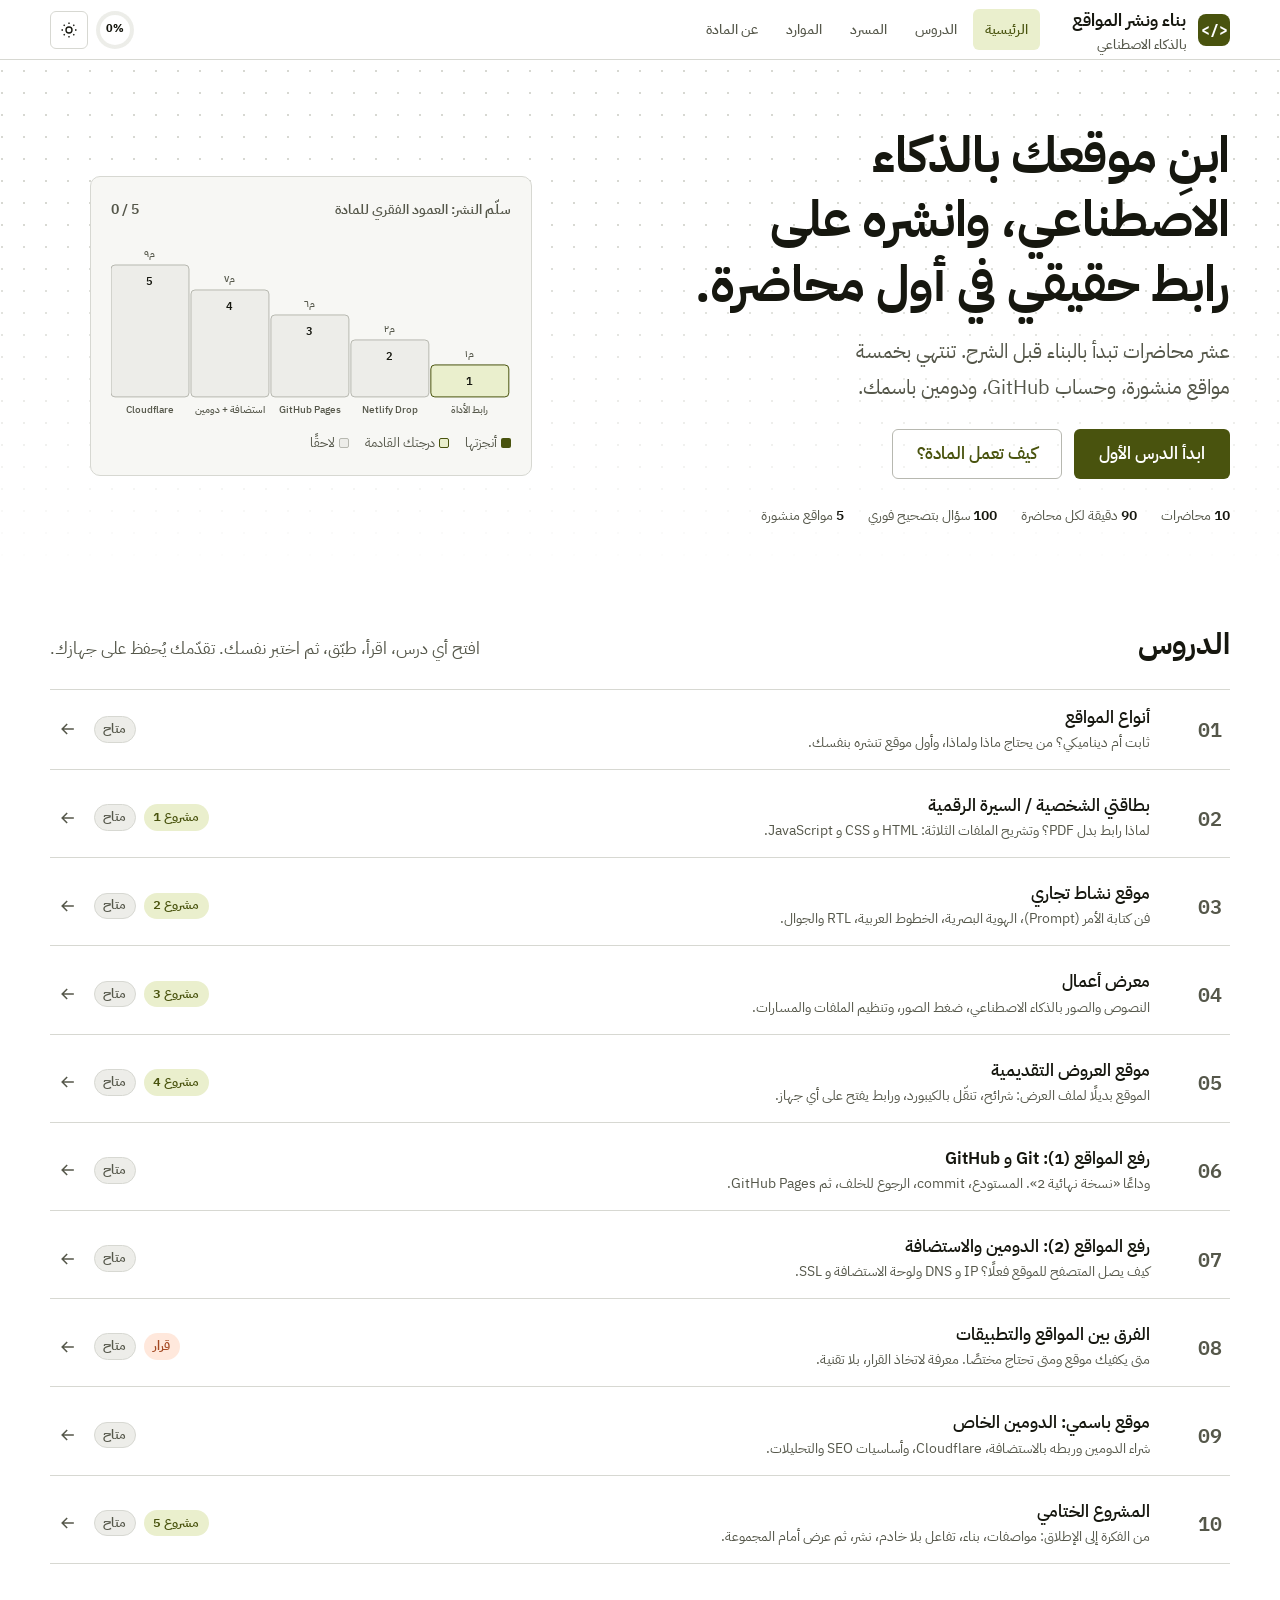
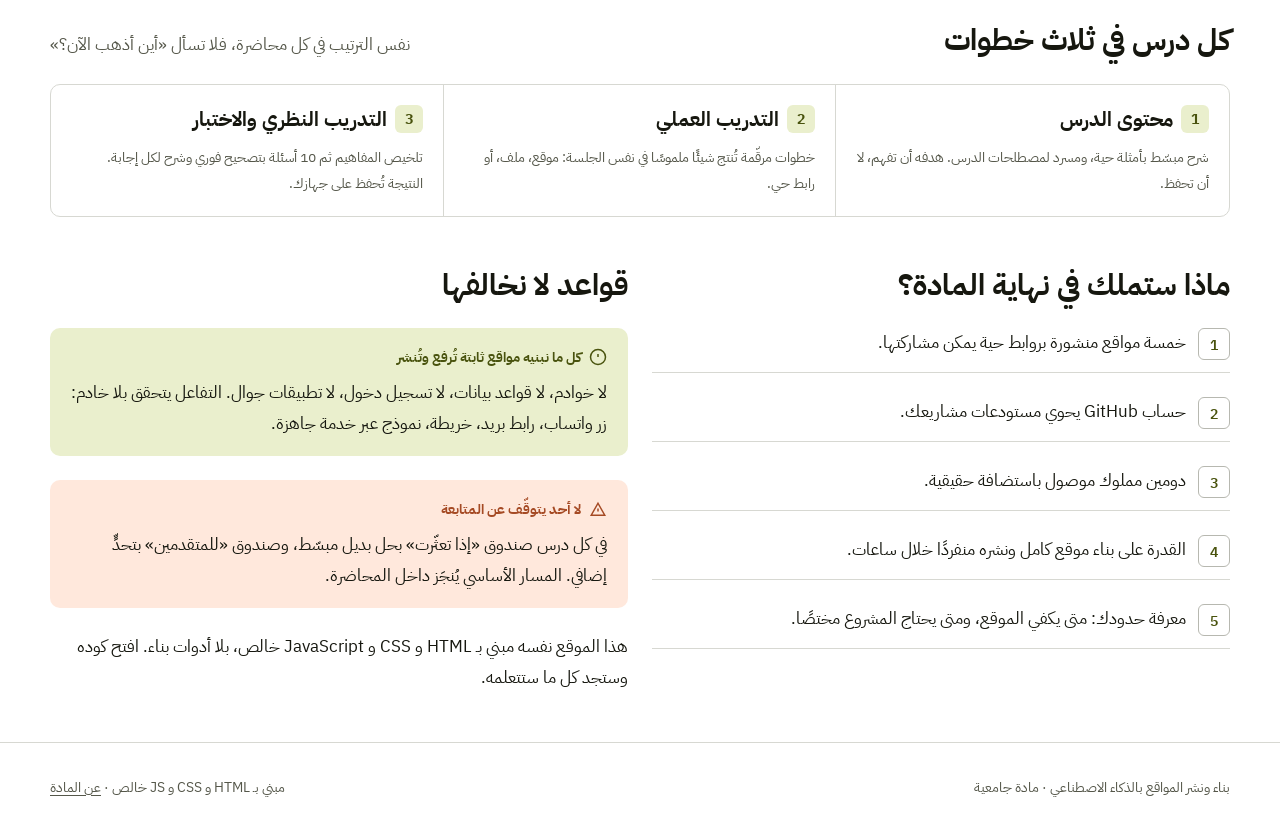
==== commit efe62b93: "فتح الدروس أسبوعيًا: درس كل اثنين قبل المحاضرة بيوم الدرس الأول يُفتح الاثنين 14 سبتمبر 2026 والمحاض" ====
--- a/index.html
+++ b/index.html
@@ -48,7 +48,7 @@
           <h1>ابنِ موقعك بالذكاء الاصطناعي، وانشره على رابط حقيقي في أول محاضرة.</h1>
           <p class="lede">عشر محاضرات تبدأ بالبناء قبل الشرح. تنتهي بخمسة مواقع منشورة، وحساب GitHub، ودومين باسمك.</p>
           <div class="hero-actions">
-            <a class="btn btn-lg" href="lessons/lesson-01.html">ابدأ الدرس الأول</a>
+            <a class="btn btn-lg" data-start-cta href="lessons/lesson-01.html">ابدأ الدرس الأول</a>
             <a class="btn btn-ghost btn-lg" href="pages/about.html">كيف تعمل المادة؟</a>
           </div>
           <div class="hero-meta">
@@ -93,65 +93,66 @@
           <h2>الدروس</h2>
           <p>افتح أي درس، اقرأ، طبّق، ثم اختبر نفسك. تقدّمك يُحفظ على جهازك.</p>
         </div>
+        <p class="next-unlock" data-next-unlock hidden></p>
         <ol class="lesson-list">
           <li><a class="lesson-row" href="lessons/lesson-01.html" data-lesson-row="1">
             <span class="num">01</span>
             <span><p class="title">أنواع المواقع</p><p class="desc">ثابت أم ديناميكي؟ من يحتاج ماذا ولماذا، وأول موقع تنشره بنفسك.</p></span>
-            <span class="tags"><span class="badge" data-status>جاهز</span></span>
+            <span class="tags"><span class="badge" data-status>…</span></span>
             <svg class="arrow" viewBox="0 0 24 24" fill="none" stroke="currentColor" stroke-width="1.8" aria-hidden="true"><path d="M19 12H5M11 6l-6 6 6 6"/></svg>
           </a></li>
           <li><a class="lesson-row" href="lessons/lesson-02.html" data-lesson-row="2">
             <span class="num">02</span>
             <span><p class="title">بطاقتي الشخصية / السيرة الرقمية</p><p class="desc">لماذا رابط بدل PDF؟ وتشريح الملفات الثلاثة: HTML و CSS و JavaScript.</p></span>
-            <span class="tags"><span class="badge badge-project">مشروع 1</span><span class="badge" data-status>جاهز</span></span>
+            <span class="tags"><span class="badge badge-project">مشروع 1</span><span class="badge" data-status>…</span></span>
             <svg class="arrow" viewBox="0 0 24 24" fill="none" stroke="currentColor" stroke-width="1.8" aria-hidden="true"><path d="M19 12H5M11 6l-6 6 6 6"/></svg>
           </a></li>
           <li><a class="lesson-row" href="lessons/lesson-03.html" data-lesson-row="3">
             <span class="num">03</span>
             <span><p class="title">موقع نشاط تجاري</p><p class="desc">فن كتابة الأمر (Prompt)، الهوية البصرية، الخطوط العربية، RTL والجوال.</p></span>
-            <span class="tags"><span class="badge badge-project">مشروع 2</span><span class="badge" data-status>جاهز</span></span>
+            <span class="tags"><span class="badge badge-project">مشروع 2</span><span class="badge" data-status>…</span></span>
             <svg class="arrow" viewBox="0 0 24 24" fill="none" stroke="currentColor" stroke-width="1.8" aria-hidden="true"><path d="M19 12H5M11 6l-6 6 6 6"/></svg>
           </a></li>
           <li><a class="lesson-row" href="lessons/lesson-04.html" data-lesson-row="4">
             <span class="num">04</span>
             <span><p class="title">معرض أعمال</p><p class="desc">النصوص والصور بالذكاء الاصطناعي، ضغط الصور، وتنظيم الملفات والمسارات.</p></span>
-            <span class="tags"><span class="badge badge-project">مشروع 3</span><span class="badge" data-status>جاهز</span></span>
+            <span class="tags"><span class="badge badge-project">مشروع 3</span><span class="badge" data-status>…</span></span>
             <svg class="arrow" viewBox="0 0 24 24" fill="none" stroke="currentColor" stroke-width="1.8" aria-hidden="true"><path d="M19 12H5M11 6l-6 6 6 6"/></svg>
           </a></li>
           <li><a class="lesson-row" href="lessons/lesson-05.html" data-lesson-row="5">
             <span class="num">05</span>
             <span><p class="title">موقع العروض التقديمية</p><p class="desc">الموقع بديلًا لملف العرض: شرائح، تنقّل بالكيبورد، ورابط يفتح على أي جهاز.</p></span>
-            <span class="tags"><span class="badge badge-project">مشروع 4</span><span class="badge" data-status>جاهز</span></span>
+            <span class="tags"><span class="badge badge-project">مشروع 4</span><span class="badge" data-status>…</span></span>
             <svg class="arrow" viewBox="0 0 24 24" fill="none" stroke="currentColor" stroke-width="1.8" aria-hidden="true"><path d="M19 12H5M11 6l-6 6 6 6"/></svg>
           </a></li>
           <li><a class="lesson-row" href="lessons/lesson-06.html" data-lesson-row="6">
             <span class="num">06</span>
             <span><p class="title">رفع المواقع (1): Git و GitHub</p><p class="desc">وداعًا «نسخة نهائية 2». المستودع، commit، الرجوع للخلف، ثم GitHub Pages.</p></span>
-            <span class="tags"><span class="badge" data-status>جاهز</span></span>
+            <span class="tags"><span class="badge" data-status>…</span></span>
             <svg class="arrow" viewBox="0 0 24 24" fill="none" stroke="currentColor" stroke-width="1.8" aria-hidden="true"><path d="M19 12H5M11 6l-6 6 6 6"/></svg>
           </a></li>
           <li><a class="lesson-row" href="lessons/lesson-07.html" data-lesson-row="7">
             <span class="num">07</span>
             <span><p class="title">رفع المواقع (2): الدومين والاستضافة</p><p class="desc">كيف يصل المتصفح للموقع فعلًا؟ IP و DNS ولوحة الاستضافة و SSL.</p></span>
-            <span class="tags"><span class="badge" data-status>جاهز</span></span>
+            <span class="tags"><span class="badge" data-status>…</span></span>
             <svg class="arrow" viewBox="0 0 24 24" fill="none" stroke="currentColor" stroke-width="1.8" aria-hidden="true"><path d="M19 12H5M11 6l-6 6 6 6"/></svg>
           </a></li>
           <li><a class="lesson-row" href="lessons/lesson-08.html" data-lesson-row="8">
             <span class="num">08</span>
             <span><p class="title">الفرق بين المواقع والتطبيقات</p><p class="desc">متى يكفيك موقع ومتى تحتاج مختصًا. معرفة لاتخاذ القرار، بلا تقنية.</p></span>
-            <span class="tags"><span class="badge badge-accent">قرار</span><span class="badge" data-status>جاهز</span></span>
+            <span class="tags"><span class="badge badge-accent">قرار</span><span class="badge" data-status>…</span></span>
             <svg class="arrow" viewBox="0 0 24 24" fill="none" stroke="currentColor" stroke-width="1.8" aria-hidden="true"><path d="M19 12H5M11 6l-6 6 6 6"/></svg>
           </a></li>
           <li><a class="lesson-row" href="lessons/lesson-09.html" data-lesson-row="9">
             <span class="num">09</span>
             <span><p class="title">موقع باسمي: الدومين الخاص</p><p class="desc">شراء الدومين وربطه بالاستضافة، Cloudflare، وأساسيات SEO والتحليلات.</p></span>
-            <span class="tags"><span class="badge" data-status>جاهز</span></span>
+            <span class="tags"><span class="badge" data-status>…</span></span>
             <svg class="arrow" viewBox="0 0 24 24" fill="none" stroke="currentColor" stroke-width="1.8" aria-hidden="true"><path d="M19 12H5M11 6l-6 6 6 6"/></svg>
           </a></li>
           <li><a class="lesson-row" href="lessons/lesson-10.html" data-lesson-row="10">
             <span class="num">10</span>
             <span><p class="title">المشروع الختامي</p><p class="desc">من الفكرة إلى الإطلاق: مواصفات، بناء، تفاعل بلا خادم، نشر، ثم عرض أمام المجموعة.</p></span>
-            <span class="tags"><span class="badge badge-project">مشروع 5</span><span class="badge" data-status>جاهز</span></span>
+            <span class="tags"><span class="badge badge-project">مشروع 5</span><span class="badge" data-status>…</span></span>
             <svg class="arrow" viewBox="0 0 24 24" fill="none" stroke="currentColor" stroke-width="1.8" aria-hidden="true"><path d="M19 12H5M11 6l-6 6 6 6"/></svg>
           </a></li>
         </ol>
--- a/assets/css/style.css
+++ b/assets/css/style.css
@@ -27,7 +27,7 @@
   --success-soft: oklch(0.94 0.05 150);
   --error: oklch(0.5 0.17 25);
   --error-soft: oklch(0.95 0.04 25);
-  --warning: oklch(0.55 0.13 80);
+  --warning: oklch(0.47 0.12 68);
   --warning-soft: oklch(0.96 0.06 85);
 
   --font: "IBM Plex Sans Arabic", -apple-system, "SF Pro Arabic", "SF Pro Text", system-ui, "Segoe UI", sans-serif;
@@ -491,6 +491,58 @@
 .complete-bar p { margin: 0; }
 .complete-bar.is-done { background: var(--success-soft); border-color: transparent; }
 .complete-bar.is-done p { color: var(--success); font-weight: 600; }
+
+/* ---------- 8.5 الدروس المحجوبة ---------- */
+/* إخفاء مؤقت حتى يقرّر app.js: هل الدرس مفتوح؟ مع مؤقّت أمان في الصفحة نفسها */
+.gate-pending .lesson-layout { visibility: hidden; }
+
+.badge-locked { background: var(--surface-2); color: var(--muted); border-color: var(--border); }
+.badge-locked svg { width: 11px; height: 11px; }
+
+.lesson-row.is-locked { cursor: not-allowed; }
+.lesson-row.is-locked:hover { background: none; }
+.lesson-row.is-locked .num,
+.lesson-row.is-locked .title,
+.lesson-row.is-locked .desc { color: var(--muted); }
+.lesson-row.is-locked .arrow { opacity: 0.25; }
+.lesson-row.is-locked:hover .arrow { transform: none; }
+
+/* عنصر القائمة الجانبية المحجوب: span لا رابط، فلا يُنقر ولا يُركّز عليه */
+.side-list .is-locked {
+  display: grid; grid-template-columns: 1.6rem 1fr auto; align-items: center; gap: var(--s-2);
+  padding: 0.45rem var(--s-2); border-radius: var(--r-sm);
+  color: var(--muted); opacity: 0.6; font-size: var(--t-sm); line-height: 1.4; cursor: not-allowed;
+}
+.side-list .lock { width: 13px; height: 13px; color: var(--muted); flex: none; }
+
+.lesson-layout.is-gated { grid-template-columns: minmax(0, 1fr); }
+
+.locked-screen {
+  grid-column: 1 / -1;
+  max-width: 46ch; margin: var(--s-16) auto; text-align: center;
+  background: var(--surface); border: 1px solid var(--border); border-radius: var(--r-md);
+  padding: var(--s-10) var(--s-6);
+}
+.locked-screen .locked-icon { width: 44px; height: 44px; color: var(--muted); margin: 0 auto var(--s-4); }
+.locked-screen h1 { font-size: var(--t-lg); margin-bottom: var(--s-1); }
+.locked-screen .locked-title { color: var(--primary); font-weight: 600; margin-bottom: var(--s-4); }
+.locked-screen p { color: var(--muted); }
+.locked-screen strong { color: var(--ink); }
+.locked-actions { display: flex; gap: var(--s-3); justify-content: center; flex-wrap: wrap; margin-top: var(--s-6); }
+
+.next-unlock {
+  display: flex; align-items: center; gap: var(--s-2); flex-wrap: wrap;
+  background: var(--surface); border: 1px solid var(--border); border-radius: var(--r-md);
+  padding: var(--s-3) var(--s-4); margin-bottom: var(--s-5);
+  font-size: var(--t-sm); color: var(--muted);
+}
+.next-unlock strong { color: var(--ink); }
+.next-unlock[hidden] { display: none; }
+
+.lesson-nav a[aria-disabled="true"] { opacity: 0.55; }
+.lesson-nav a[aria-disabled="true"] strong { color: var(--muted); }
+
+#schedule-table tr.is-locked td { color: var(--muted); }
 
 /* ---------- 9. الاختبار ---------- */
 .quiz { max-width: var(--measure); }
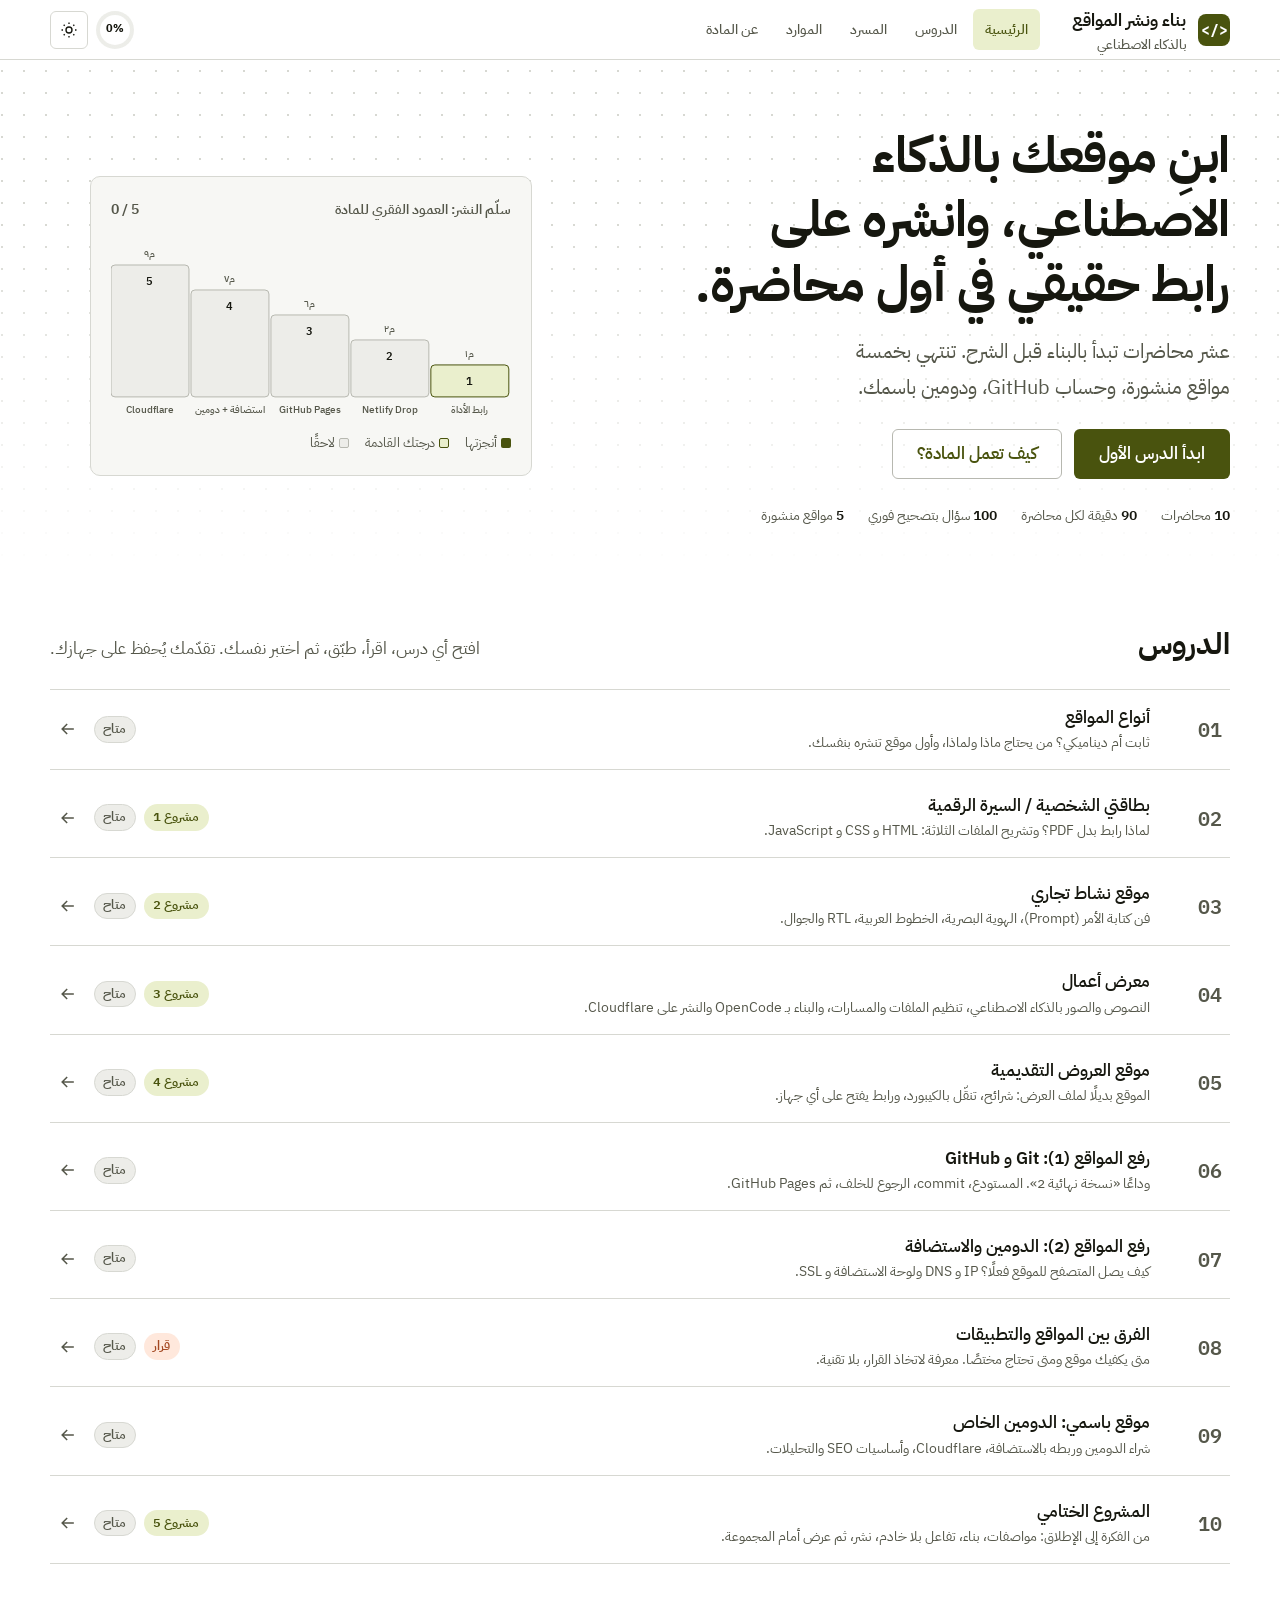
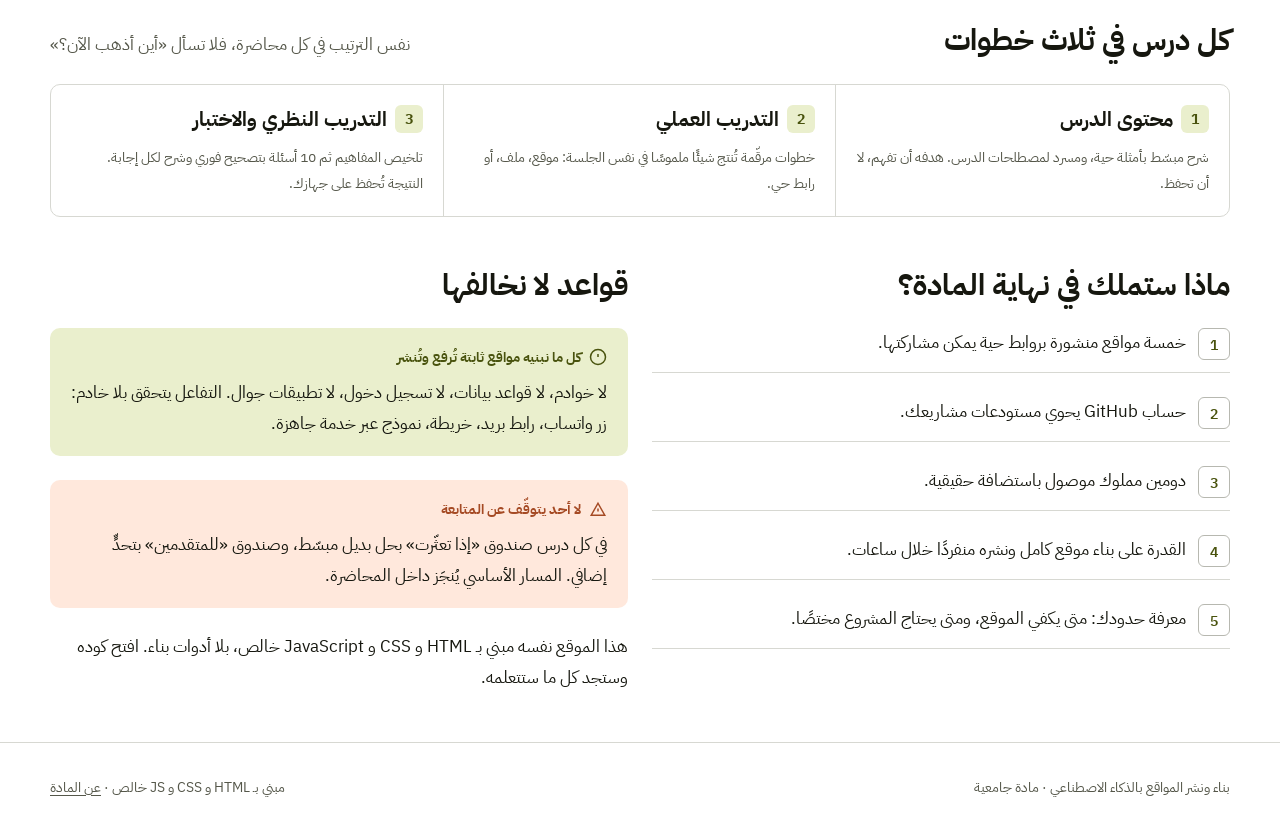
==== commit 926e7168: "الدرس 4: OpenCode و Cloudflare Workers & Pages وتكليف معرض الأعمال - قسم جديد في المحتوى: OpenCode و" ====
--- a/index.html
+++ b/index.html
@@ -115,7 +115,7 @@
           </a></li>
           <li><a class="lesson-row" href="lessons/lesson-04.html" data-lesson-row="4">
             <span class="num">04</span>
-            <span><p class="title">معرض أعمال</p><p class="desc">النصوص والصور بالذكاء الاصطناعي، ضغط الصور، وتنظيم الملفات والمسارات.</p></span>
+            <span><p class="title">معرض أعمال</p><p class="desc">النصوص والصور بالذكاء الاصطناعي، تنظيم الملفات والمسارات، والبناء بـ OpenCode والنشر على Cloudflare.</p></span>
             <span class="tags"><span class="badge badge-project">مشروع 3</span><span class="badge" data-status>…</span></span>
             <svg class="arrow" viewBox="0 0 24 24" fill="none" stroke="currentColor" stroke-width="1.8" aria-hidden="true"><path d="M19 12H5M11 6l-6 6 6 6"/></svg>
           </a></li>
--- a/assets/css/style.css
+++ b/assets/css/style.css
@@ -171,6 +171,7 @@
 code {
   background: var(--surface-2); padding: 0.1em 0.4em; border-radius: 4px;
   color: var(--ink);
+  overflow-wrap: break-word; /* مسار طويل بلا مسافات لا يمدّ الصفحة على الجوال */
 }
 pre {
   max-width: 100%;
@@ -439,6 +440,8 @@
 .callout-advanced .callout-title { color: var(--ink); }
 .callout-warn { background: var(--warning-soft); border-color: transparent; }
 .callout-warn .callout-title { color: var(--warning); }
+.callout-task { background: var(--bg); border-color: var(--primary); }
+.callout-task .callout-title { color: var(--primary); }
 
 /* خطوات عملية */
 .steps { list-style: none; padding: 0; margin: 0 0 var(--s-6); counter-reset: step; }
